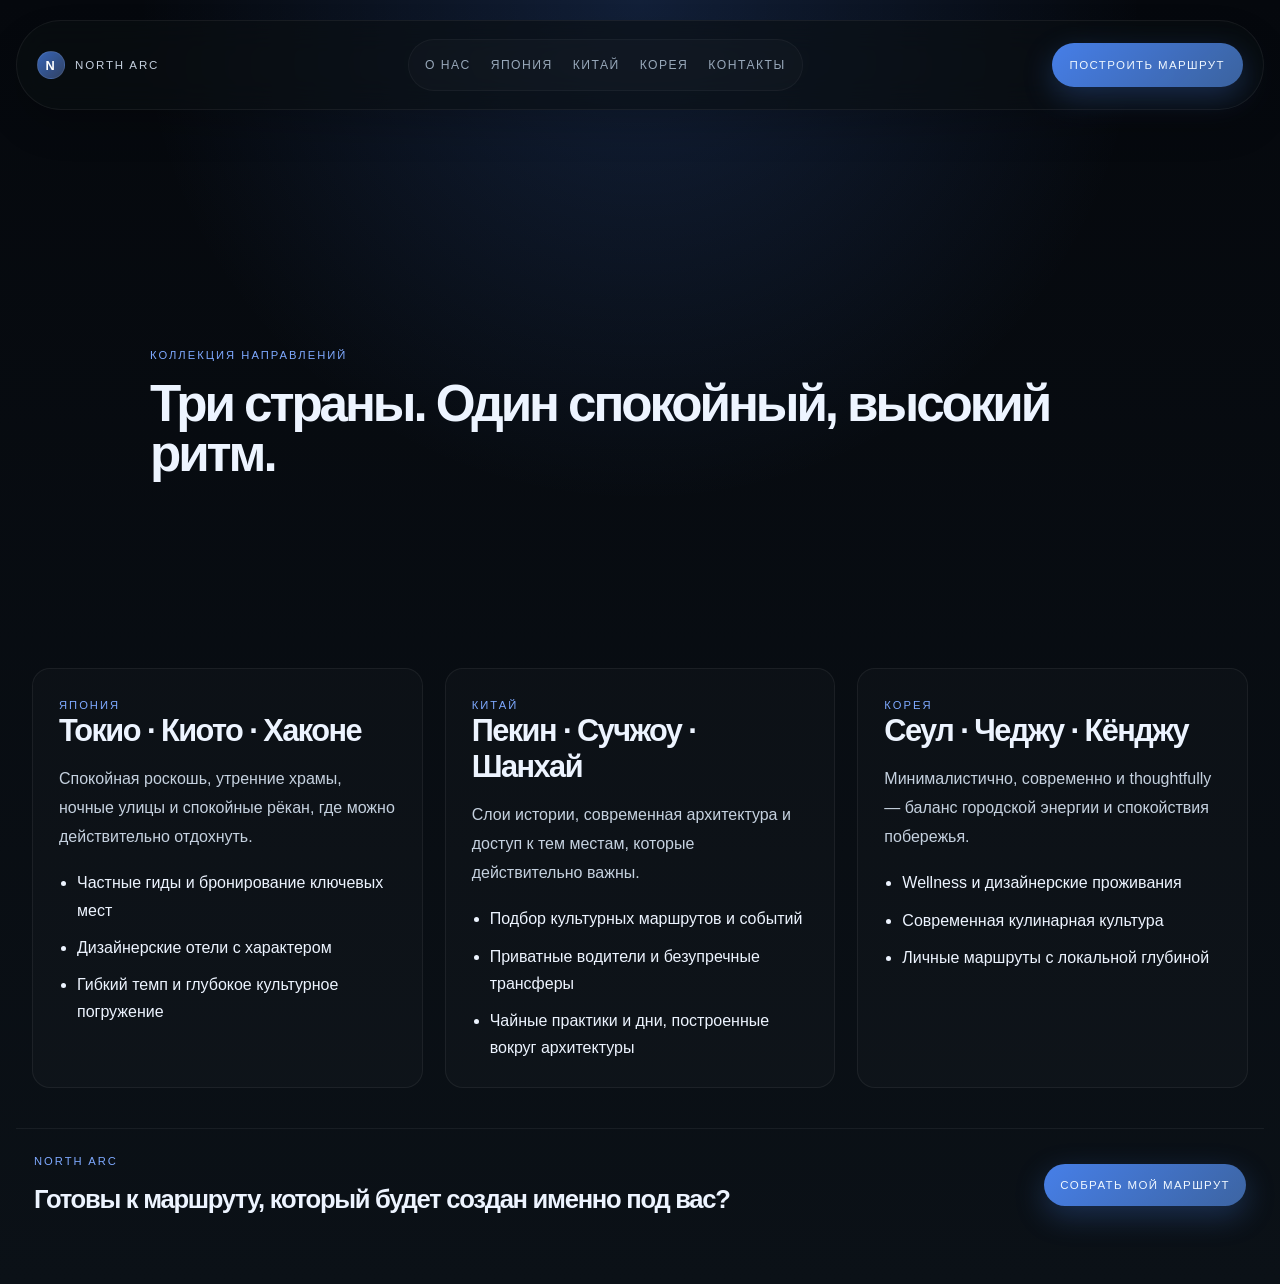
==== destinations.html @ 490ca690 "first commit" ====
<!DOCTYPE html>
<html lang="ru">
  <head>
    <meta charset="UTF-8" />
    <meta name="viewport" content="width=device-width, initial-scale=1.0" />
    <title>Направления — North Arc</title>
    <link rel="stylesheet" href="styles.css" />
  </head>
  <body>
    <div class="page-shell inner-page">
      <header class="site-header">
        <a class="brand" href="index.html" aria-label="North Arc home">
          <span class="brand-mark">N</span>
          <span>North Arc</span>
        </a>

        <nav class="main-nav" aria-label="Основная навигация">
          <a href="index.html#signature">О нас</a>
          <a href="#japan">Япония</a>
          <a href="#china">Китай</a>
          <a href="#korea">Корея</a>
          <a href="contact.html">Контакты</a>
        </nav>

        <a class="nav-cta" href="contact.html">Построить маршрут</a>
      </header>

      <main class="inner-main">
        <section class="page-hero compact-screen" id="top">
          <div class="page-copy">
            <p class="section-kicker">Коллекция направлений</p>
            <h1>Три страны. Один спокойный, высокий ритм.</h1>
          </div>
        </section>

        <section class="region-grid">
          <article class="region-card" id="japan">
            <span class="region-tag">Япония</span>
            <h2>Токио · Киото · Хаконе</h2>
            <p>Спокойная роскошь, утренние храмы, ночные улицы и спокойные рёкан, где можно действительно отдохнуть.</p>
            <ul>
              <li>Частные гиды и бронирование ключевых мест</li>
              <li>Дизайнерские отели с характером</li>
              <li>Гибкий темп и глубокое культурное погружение</li>
            </ul>
          </article>

          <article class="region-card" id="china">
            <span class="region-tag">Китай</span>
            <h2>Пекин · Сучжоу · Шанхай</h2>
            <p>Слои истории, современная архитектура и доступ к тем местам, которые действительно важны.</p>
            <ul>
              <li>Подбор культурных маршрутов и событий</li>
              <li>Приватные водители и безупречные трансферы</li>
              <li>Чайные практики и дни, построенные вокруг архитектуры</li>
            </ul>
          </article>

          <article class="region-card" id="korea">
            <span class="region-tag">Корея</span>
            <h2>Сеул · Чеджу · Кёнджу</h2>
            <p>Минималистично, современно и thoughtfully — баланс городской энергии и спокойствия побережья.</p>
            <ul>
              <li>Wellness и дизайнерские проживания</li>
              <li>Современная кулинарная культура</li>
              <li>Личные маршруты с локальной глубиной</li>
            </ul>
          </article>
        </section>
      </main>

      <footer class="site-footer simple-footer">
        <div>
          <p class="section-kicker">North Arc</p>
          <h3>Готовы к маршруту, который будет создан именно под вас?</h3>
        </div>
        <a href="contact.html" class="primary-btn small">Собрать мой маршрут</a>
      </footer>
    </div>

    <script src="script.js"></script>
  </body>
</html>
---- styles.css ----
:root {
  --bg: #07090d;
  --bg-soft: #0e1318;
  --panel: rgba(19, 25, 31, 0.82);
  --panel-strong: rgba(12, 16, 21, 0.92);
  --elevated: rgba(255, 255, 255, 0.04);
  --line: rgba(255, 255, 255, 0.08);
  --text: #edf4ff;
  --muted: #98a8ba;
  --muted-strong: #c5d1df;
  --accent: #4d8bff;
  --accent-strong: #7ea9ff;
  --shadow: 0 30px 80px rgba(6, 9, 16, 0.7);
  --radius: 26px;
  --radius-sm: 18px;
  --max: 1440px;
}

* {
  box-sizing: border-box;
}

html {
  scroll-behavior: smooth;
}

body {
  margin: 0;
  font-family: "Segoe UI", Inter, Helvetica, Arial, sans-serif;
  background:
    radial-gradient(circle at top, rgba(77, 139, 255, 0.18), transparent 35%),
    linear-gradient(180deg, #05080d 0%, #0b1117 100%);
  color: var(--text);
  overflow-x: hidden;
}

body::-webkit-scrollbar {
  width: 0;
  height: 0;
}

a {
  color: inherit;
  text-decoration: none;
}

img {
  max-width: 100%;
  display: block;
}

button,
input,
textarea {
  font: inherit;
}

.page-shell {
  width: 100%;
  min-height: 100vh;
  background: transparent;
}

.site-header {
  position: sticky;
  top: 0;
  z-index: 40;
  width: min(var(--max), calc(100% - 32px));
  margin: 22px auto 0;
  padding: 18px 20px;
  display: flex;
  align-items: center;
  justify-content: space-between;
  gap: 18px;
  background: rgba(11, 15, 19, 0.62);
  border: 1px solid rgba(255, 255, 255, 0.06);
  backdrop-filter: blur(16px);
  border-radius: 999px;
  box-shadow: 0 18px 35px rgba(0, 0, 0, 0.18);
}

.header-hero {
  position: absolute;
  top: 0;
  left: 50%;
  transform: translateX(-50%);
  margin-top: 18px;
}

.brand {
  display: inline-flex;
  align-items: center;
  gap: 10px;
  letter-spacing: 0.16em;
  text-transform: uppercase;
  font-size: 0.72rem;
  color: var(--muted-strong);
}

.brand-mark {
  width: 28px;
  height: 28px;
  display: grid;
  place-items: center;
  border-radius: 50%;
  background: linear-gradient(135deg, rgba(77, 139, 255, 0.7), rgba(126, 169, 255, 0.35));
  border: 1px solid rgba(255, 255, 255, 0.08);
  font-size: 0.8rem;
  color: white;
  font-weight: 700;
}

.main-nav {
  display: inline-flex;
  align-items: center;
  justify-content: center;
  gap: 20px;
  padding: 10px 16px;
  background: rgba(255, 255, 255, 0.02);
  border-radius: 999px;
  border: 1px solid rgba(255, 255, 255, 0.04);
}

.main-nav a {
  position: relative;
  padding: 8px 0;
  font-size: 0.76rem;
  letter-spacing: 0.12em;
  text-transform: uppercase;
  color: var(--muted);
  transition: color 0.25s ease;
}

.main-nav a::after {
  content: "";
  position: absolute;
  left: 0;
  bottom: -2px;
  width: 100%;
  height: 1px;
  background: linear-gradient(90deg, transparent, var(--accent), transparent);
  transform: scaleX(0);
  transform-origin: center;
  transition: transform 0.28s ease;
}

.main-nav a:hover,
.main-nav a:focus-visible {
  color: var(--text);
}

.main-nav a:hover::after,
.main-nav a:focus-visible::after {
  transform: scaleX(1);
}

.nav-cta,
.primary-btn,
.secondary-btn {
  display: inline-flex;
  align-items: center;
  justify-content: center;
  min-height: 44px;
  padding: 0 18px;
  border-radius: 999px;
  font-size: 0.72rem;
  letter-spacing: 0.12em;
  text-transform: uppercase;
  transition: transform 0.25s ease, box-shadow 0.25s ease, border-color 0.25s ease;
}

.nav-cta,
.primary-btn {
  background: linear-gradient(135deg, rgba(77, 139, 255, 0.9), rgba(94, 156, 255, 0.6));
  color: #eff7ff;
  box-shadow: 0 10px 30px rgba(77, 139, 255, 0.25);
}

.secondary-btn {
  border: 1px solid rgba(255, 255, 255, 0.1);
  background: rgba(255, 255, 255, 0.02);
  color: var(--text);
}

.nav-cta:hover,
.primary-btn:hover,
.secondary-btn:hover,
.nav-cta:focus-visible,
.primary-btn:focus-visible,
.secondary-btn:focus-visible {
  transform: translateY(-1px);
}

.hero {
  position: relative;
  width: 100vw;
  min-height: 100vh;
  padding: 118px 32px 36px;
  display: flex;
  flex-direction: column;
  justify-content: space-between;
  overflow: hidden;
  border: none;
}

.hero-bg {
  position: absolute;
  inset: 0;
  background:
    linear-gradient(135deg, rgba(3, 7, 12, 0.42), rgba(8, 12, 18, 0.8)),
    url("./assets/hero.jpg") center/cover no-repeat;
}

.orb {
  position: absolute;
  border-radius: 50%;
  filter: blur(10px);
  opacity: 0.65;
}

.orb-one {
  width: 460px;
  height: 460px;
  right: 8%;
  top: 14%;
  background: radial-gradient(circle, rgba(77, 139, 255, 0.42), transparent 70%);
}

.orb-two {
  width: 320px;
  height: 320px;
  left: 10%;
  bottom: 8%;
  background: radial-gradient(circle, rgba(255, 255, 255, 0.12), transparent 70%);
}

.grain {
  position: absolute;
  inset: 0;
  background-image: linear-gradient(rgba(255,255,255,0.03) 1px, transparent 1px), linear-gradient(90deg, rgba(255,255,255,0.02) 1px, transparent 1px);
  background-size: 18px 18px;
  mask-image: radial-gradient(circle at center, black 40%, transparent 100%);
  opacity: 0.18;
}

.hero-topline,
.hero-content,
.hero-footer {
  position: relative;
  z-index: 1;
  width: min(var(--max), 100%);
  margin-inline: auto;
}

.hero-topline {
  display: inline-flex;
  align-items: center;
  gap: 10px;
  font-size: 0.7rem;
  letter-spacing: 0.18em;
  text-transform: uppercase;
  color: rgba(237, 244, 255, 0.86);
  margin-top: 18px;
}

.dot {
  color: var(--accent-strong);
}

.hero-content {
  display: grid;
  grid-template-columns: 1.3fr 0.7fr;
  align-items: end;
  gap: 40px;
  min-height: 52vh;
}

.hero-copy {
  max-width: 760px;
}

.eyebrow,
.section-kicker,
.region-tag {
  margin: 0 0 18px;
  font-size: 0.7rem;
  letter-spacing: 0.18em;
  text-transform: uppercase;
  color: var(--accent-strong);
}

.hero-copy h1 {
  margin: 0;
  font-size: clamp(3.5rem, 7vw, 8rem);
  line-height: 0.92;
  letter-spacing: -0.065em;
  font-weight: 700;
}

.hero-copy h1 span {
  color: var(--accent-strong);
}

.lead {
  max-width: 640px;
  margin-top: 22px;
  margin-bottom: 30px;
  color: rgba(237, 244, 255, 0.8);
  font-size: clamp(1rem, 1.3vw, 1.24rem);
  line-height: 1.8;
}

.hero-actions {
  display: flex;
  flex-wrap: wrap;
  gap: 14px;
}

.hero-card {
  padding: 22px 22px 12px;
  border-radius: var(--radius);
  background: rgba(12, 16, 21, 0.58);
  border: 1px solid rgba(255, 255, 255, 0.08);
  box-shadow: var(--shadow);
  backdrop-filter: blur(10px);
}

.card-header {
  display: flex;
  align-items: center;
  justify-content: space-between;
  gap: 12px;
  padding-bottom: 18px;
  font-size: 0.72rem;
  letter-spacing: 0.12em;
  text-transform: uppercase;
  color: var(--muted);
}

.chip {
  display: inline-block;
  padding: 7px 10px;
  border-radius: 999px;
  background: rgba(77, 139, 255, 0.18);
  color: var(--accent-strong);
}

.route-list {
  display: grid;
  gap: 16px;
}

.route-list div {
  display: flex;
  align-items: center;
  justify-content: space-between;
  gap: 12px;
  padding: 16px 0;
  border-top: 1px solid rgba(255, 255, 255, 0.06);
}

.route-list small {
  color: var(--muted);
  font-size: 0.74rem;
  letter-spacing: 0.12em;
  text-transform: uppercase;
}

.route-list strong {
  font-size: 0.9rem;
  font-weight: 600;
}

.hero-footer {
  display: grid;
  grid-template-columns: repeat(3, minmax(0, 1fr));
  gap: 12px;
  width: min(var(--max), calc(100% - 32px));
  border-top: 1px solid rgba(255, 255, 255, 0.08);
  padding-top: 18px;
}

.hero-footer div {
  display: flex;
  flex-direction: column;
  gap: 8px;
}

.value {
  font-size: clamp(1.6rem, 2vw, 2.4rem);
  letter-spacing: -0.06em;
  font-weight: 700;
}

.label {
  color: var(--muted);
  font-size: 0.7rem;
  letter-spacing: 0.14em;
  text-transform: uppercase;
}

.section {
  width: min(var(--max), calc(100% - 32px));
  margin: 0 auto;
  padding: 80px 0;
}

.intro-panel {
  min-height: 100vh;
  display: flex;
  flex-direction: column;
  justify-content: center;
}

.panel-grid {
  display: grid;
  grid-template-columns: 1.3fr 0.7fr;
  gap: 32px;
  align-items: end;
}

.intro-copy h2,
.section-head h2,
.craft-copy h2,
.page-copy h1 {
  margin: 0;
  font-size: clamp(2.3rem, 4vw, 4.5rem);
  font-weight: 600;
  letter-spacing: -0.06em;
  line-height: 0.98;
}

.intro-text p {
  margin: 0;
  color: var(--muted-strong);
  font-size: 1.08rem;
  line-height: 1.9;
}

.destinations {
  min-height: 100vh;
  display: flex;
  flex-direction: column;
  justify-content: center;
}

.section-head {
  display: flex;
  align-items: end;
  justify-content: space-between;
  gap: 20px;
  margin-bottom: 30px;
}

.text-link {
  color: var(--text);
  font-size: 0.72rem;
  letter-spacing: 0.14em;
  text-transform: uppercase;
}

.destination-grid {
  display: grid;
  grid-template-columns: repeat(3, minmax(0, 1fr));
  gap: 20px;
}

.destination-card {
  position: relative;
  min-height: 420px;
  padding: 24px;
  display: flex;
  flex-direction: column;
  justify-content: flex-end;
  background: linear-gradient(180deg, rgba(9, 12, 16, 0.12), rgba(8, 12, 18, 0.86));
  border: 1px solid rgba(255, 255, 255, 0.06);
  overflow: hidden;
  transition: transform 0.3s ease, border-color 0.3s ease;
}

.destination-card::before {
  content: "";
  position: absolute;
  inset: 0;
  opacity: 0.9;
  z-index: 0;
  background-size: cover;
  background-position: center;
  background-repeat: no-repeat;
}

.destination-card::after {
  content: "";
  position: absolute;
  inset: 0;
  background: linear-gradient(180deg, rgba(6, 10, 16, 0.15), rgba(6, 10, 16, 0.88));
}

.destination-card > * {
  position: relative;
  z-index: 1;
}

.destination-card:hover {
  transform: translateY(-4px);
  border-color: rgba(77, 139, 255, 0.4);
}

.destination-card.japan::before {
  background-image:
    linear-gradient(135deg, rgba(11, 16, 22, 0.16), rgba(7, 10, 15, 0.86)),
    url("./assets/japan.jpg");
}

.destination-card.china::before {
  background-image:
    linear-gradient(135deg, rgba(11, 16, 22, 0.2), rgba(7, 10, 15, 0.84)),
    url("./assets/china.jpg");
}

.destination-card.korea::before {
  background-image:
    linear-gradient(135deg, rgba(11, 16, 22, 0.18), rgba(7, 10, 15, 0.85)),
    url("./assets/korea.jpg");
}

.country {
  display: inline-block;
  margin-bottom: 16px;
  font-size: 0.72rem;
  letter-spacing: 0.14em;
  text-transform: uppercase;
  color: var(--accent-strong);
}

.destination-card h3 {
  margin: 0 0 12px;
  font-size: clamp(1.8rem, 2.3vw, 2.5rem);
  line-height: 1.1;
  letter-spacing: -0.04em;
}

.destination-card p {
  margin: 0;
  max-width: 30ch;
  color: rgba(237, 244, 255, 0.8);
  line-height: 1.8;
}

.craft {
  min-height: 100vh;
  display: grid;
  place-items: center;
}

.craft-layout {
  display: grid;
  grid-template-columns: 0.9fr 1.1fr;
  gap: 30px;
  align-items: center;
}

.frame-visual {
  position: relative;
  display: grid;
  place-items: center;
  min-height: 440px;
  background: linear-gradient(135deg, rgba(255, 255, 255, 0.04), rgba(255, 255, 255, 0.01));
  border: 1px solid rgba(255, 255, 255, 0.04);
  border-radius: 32px;
  overflow: hidden;
}

.frame-visual::before {
  content: "";
  position: absolute;
  inset: 12px;
  border: 1px solid rgba(255, 255, 255, 0.06);
  border-radius: 24px;
}

.tag {
  position: absolute;
  top: 26px;
  left: 26px;
  font-size: 0.72rem;
  letter-spacing: 0.14em;
  text-transform: uppercase;
  color: var(--accent-strong);
}

.visual-lines {
  width: 68%;
  height: 68%;
  border-radius: 28px;
  background:
    linear-gradient(135deg, rgba(77, 139, 255, 0.2), rgba(6, 8, 12, 0.2)),
    radial-gradient(circle at center, rgba(127, 169, 255, 0.28), transparent 60%);
  border: 1px solid rgba(77, 139, 255, 0.2);
  box-shadow: inset 0 0 60px rgba(77, 139, 255, 0.15);
}

.feature-list {
  margin: 30px 0 26px;
  padding: 0;
  list-style: none;
  display: grid;
  gap: 18px;
}

.feature-list li {
  position: relative;
  padding-left: 22px;
  color: var(--muted-strong);
  font-size: 1rem;
  line-height: 1.8;
}

.feature-list li::before {
  content: "";
  position: absolute;
  left: 0;
  top: 11px;
  width: 8px;
  height: 8px;
  border-radius: 50%;
  background: var(--accent);
  box-shadow: 0 0 18px rgba(77, 139, 255, 0.7);
}

.small {
  min-height: 42px;
  padding-inline: 16px;
}

.journal {
  min-height: 100vh;
  display: grid;
  place-items: center;
}

.quote-panel {
  margin-top: 18px;
  padding: 40px 28px;
  border: 1px solid rgba(255, 255, 255, 0.07);
  background: rgba(255, 255, 255, 0.02);
  border-radius: 28px;
  max-width: 960px;
}

.quote-panel p {
  margin: 0;
  font-size: clamp(1.8rem, 3vw, 3rem);
  letter-spacing: -0.05em;
  line-height: 1.2;
  color: rgba(237, 244, 255, 0.9);
}

.packages,
.testimonials,
.faq {
  min-height: auto;
}

.pricing-grid,
.testimonial-grid,
.faq-grid {
  display: grid;
  grid-template-columns: repeat(3, minmax(0, 1fr));
  gap: 22px;
}

.price-card,
.review-card,
.faq-item {
  position: relative;
  background: rgba(255, 255, 255, 0.02);
  border: 1px solid rgba(255, 255, 255, 0.08);
  border-radius: 24px;
  padding: 26px 24px;
  box-shadow: 0 12px 30px rgba(0, 0, 0, 0.12);
}

.price-card.featured {
  border-color: rgba(77, 139, 255, 0.45);
  background: linear-gradient(180deg, rgba(77, 139, 255, 0.08), rgba(255, 255, 255, 0.02));
  transform: translateY(-6px);
}

.plan {
  display: inline-block;
  margin-bottom: 18px;
  font-size: 0.68rem;
  letter-spacing: 0.14em;
  text-transform: uppercase;
  color: var(--accent-strong);
}

.price-card h3,
.faq-item h3 {
  margin: 0 0 16px;
  font-size: clamp(1.7rem, 2vw, 2.2rem);
  letter-spacing: -0.05em;
}

.price {
  margin-bottom: 18px;
  font-size: clamp(1.55rem, 2vw, 2.2rem);
  font-weight: 700;
  letter-spacing: -0.05em;
  color: var(--text);
}

.price-card ul {
  list-style: none;
  padding: 0;
  margin: 0 0 22px;
  display: grid;
  gap: 10px;
  color: var(--muted-strong);
  line-height: 1.7;
}

.price-card li::before {
  content: "•";
  color: var(--accent-strong);
  margin-right: 10px;
}

.review-card p {
  margin: 0 0 22px;
  color: rgba(237, 244, 255, 0.86);
  line-height: 1.8;
  font-size: 1.04rem;
}

.review-meta {
  display: flex;
  flex-direction: column;
  gap: 6px;
  color: var(--muted);
  font-size: 0.7rem;
  letter-spacing: 0.12em;
  text-transform: uppercase;
}

.review-meta strong {
  font-size: 0.76rem;
  color: var(--text);
}

.faq-item p {
  margin: 0;
  color: var(--muted-strong);
  line-height: 1.8;
}

.site-footer {
  width: min(var(--max), calc(100% - 32px));
  margin: 0 auto 40px;
  padding: 26px 18px 30px;
  border-top: 1px solid rgba(255, 255, 255, 0.06);
  display: flex;
  align-items: center;
  justify-content: space-between;
  gap: 20px;
}

.site-footer h3 {
  margin: 0;
  font-size: clamp(1.4rem, 2vw, 2.4rem);
  letter-spacing: -0.05em;
}

.footer-actions {
  display: flex;
  align-items: center;
  gap: 18px;
}

.inner-page .site-header {
  position: sticky;
  top: 0;
  margin-top: 20px;
}

.inner-main {
  width: min(var(--max), calc(100% - 32px));
  margin: 0 auto;
}

.compact-screen {
  min-height: 62vh;
  display: grid;
  place-items: center;
  padding-top: 50px;
}

.page-copy {
  max-width: 980px;
}

.page-copy.narrow {
  max-width: 760px;
}

.region-grid,
.process-grid {
  width: min(var(--max), calc(100% - 32px));
  margin: 0 auto 30px;
  display: grid;
  grid-template-columns: repeat(3, minmax(0, 1fr));
  gap: 22px;
}

.region-card,
.process-item {
  padding: 26px;
  border: 1px solid rgba(255, 255, 255, 0.06);
  background: rgba(255, 255, 255, 0.02);
  border-radius: 18px;
}

.region-card h2,
.process-item h3 {
  margin: 0 0 16px;
  font-size: clamp(1.8rem, 2.4vw, 2.5rem);
  letter-spacing: -0.05em;
}

.region-card p,
.process-item p {
  margin: 0 0 18px;
  color: var(--muted-strong);
  line-height: 1.8;
}

.region-card ul {
  margin: 0;
  padding-left: 18px;
  display: grid;
  gap: 10px;
  color: var(--text);
  line-height: 1.7;
}

.process-item span {
  display: inline-block;
  margin-bottom: 18px;
  color: var(--accent-strong);
  font-size: 0.72rem;
  letter-spacing: 0.14em;
  text-transform: uppercase;
}

.contact-hero {
  min-height: 46vh;
}

.contact-panel {
  width: min(var(--max), calc(100% - 32px));
  margin: 0 auto 36px;
  padding: 28px;
  border: 1px solid rgba(255, 255, 255, 0.06);
  border-radius: 28px;
  background: rgba(255, 255, 255, 0.02);
}

.inquiry-form {
  display: grid;
  gap: 22px;
}

.field-row {
  display: grid;
  grid-template-columns: repeat(2, minmax(0, 1fr));
  gap: 20px;
}

label {
  display: grid;
  gap: 10px;
  color: var(--muted-strong);
  font-size: 0.7rem;
  letter-spacing: 0.12em;
  text-transform: uppercase;
}

input,
textarea {
  width: 100%;
  border: 1px solid rgba(255, 255, 255, 0.08);
  border-radius: 16px;
  background: rgba(10, 12, 16, 0.82);
  color: var(--text);
  padding: 16px 18px;
  resize: none;
}

input::placeholder,
textarea::placeholder {
  color: rgba(152, 168, 186, 0.8);
  letter-spacing: normal;
  text-transform: none;
}

.simple-footer {
  margin-top: 40px;
}

@media (max-width: 980px) {
  .site-header {
    width: min(var(--max), calc(100% - 22px));
    padding: 16px 16px;
    border-radius: 26px;
    flex-wrap: wrap;
    justify-content: center;
  }

  .main-nav {
    width: 100%;
    justify-content: space-between;
    flex-wrap: wrap;
    gap: 8px 20px;
  }

  .hero-content,
  .panel-grid,
  .craft-layout,
  .destination-grid,
  .region-grid,
  .process-grid,
  .pricing-grid,
  .testimonial-grid,
  .faq-grid,
  .field-row {
    grid-template-columns: 1fr;
  }

  .hero {
    padding-inline: 18px;
  }

  .hero-topline {
    flex-wrap: wrap;
    letter-spacing: 0.1em;
  }

  .hero-footer {
    grid-template-columns: 1fr;
  }

  .section,
  .site-footer,
  .inner-main,
  .contact-panel,
  .region-grid,
  .process-grid {
    width: min(var(--max), calc(100% - 22px));
  }

  .site-footer {
    flex-direction: column;
    align-items: flex-start;
  }
}

@media (max-width: 560px) {
  .hero-copy h1 {
    font-size: 3.2rem;
  }

  .main-nav a {
    font-size: 0.64rem;
    letter-spacing: 0.09em;
  }

  .brand {
    letter-spacing: 0.1em;
  }

  .nav-cta,
  .primary-btn,
  .secondary-btn {
    width: 100%;
  }

  .hero-actions {
    flex-direction: column;
  }

  .section-head {
    align-items: flex-start;
    flex-direction: column;
  }
}
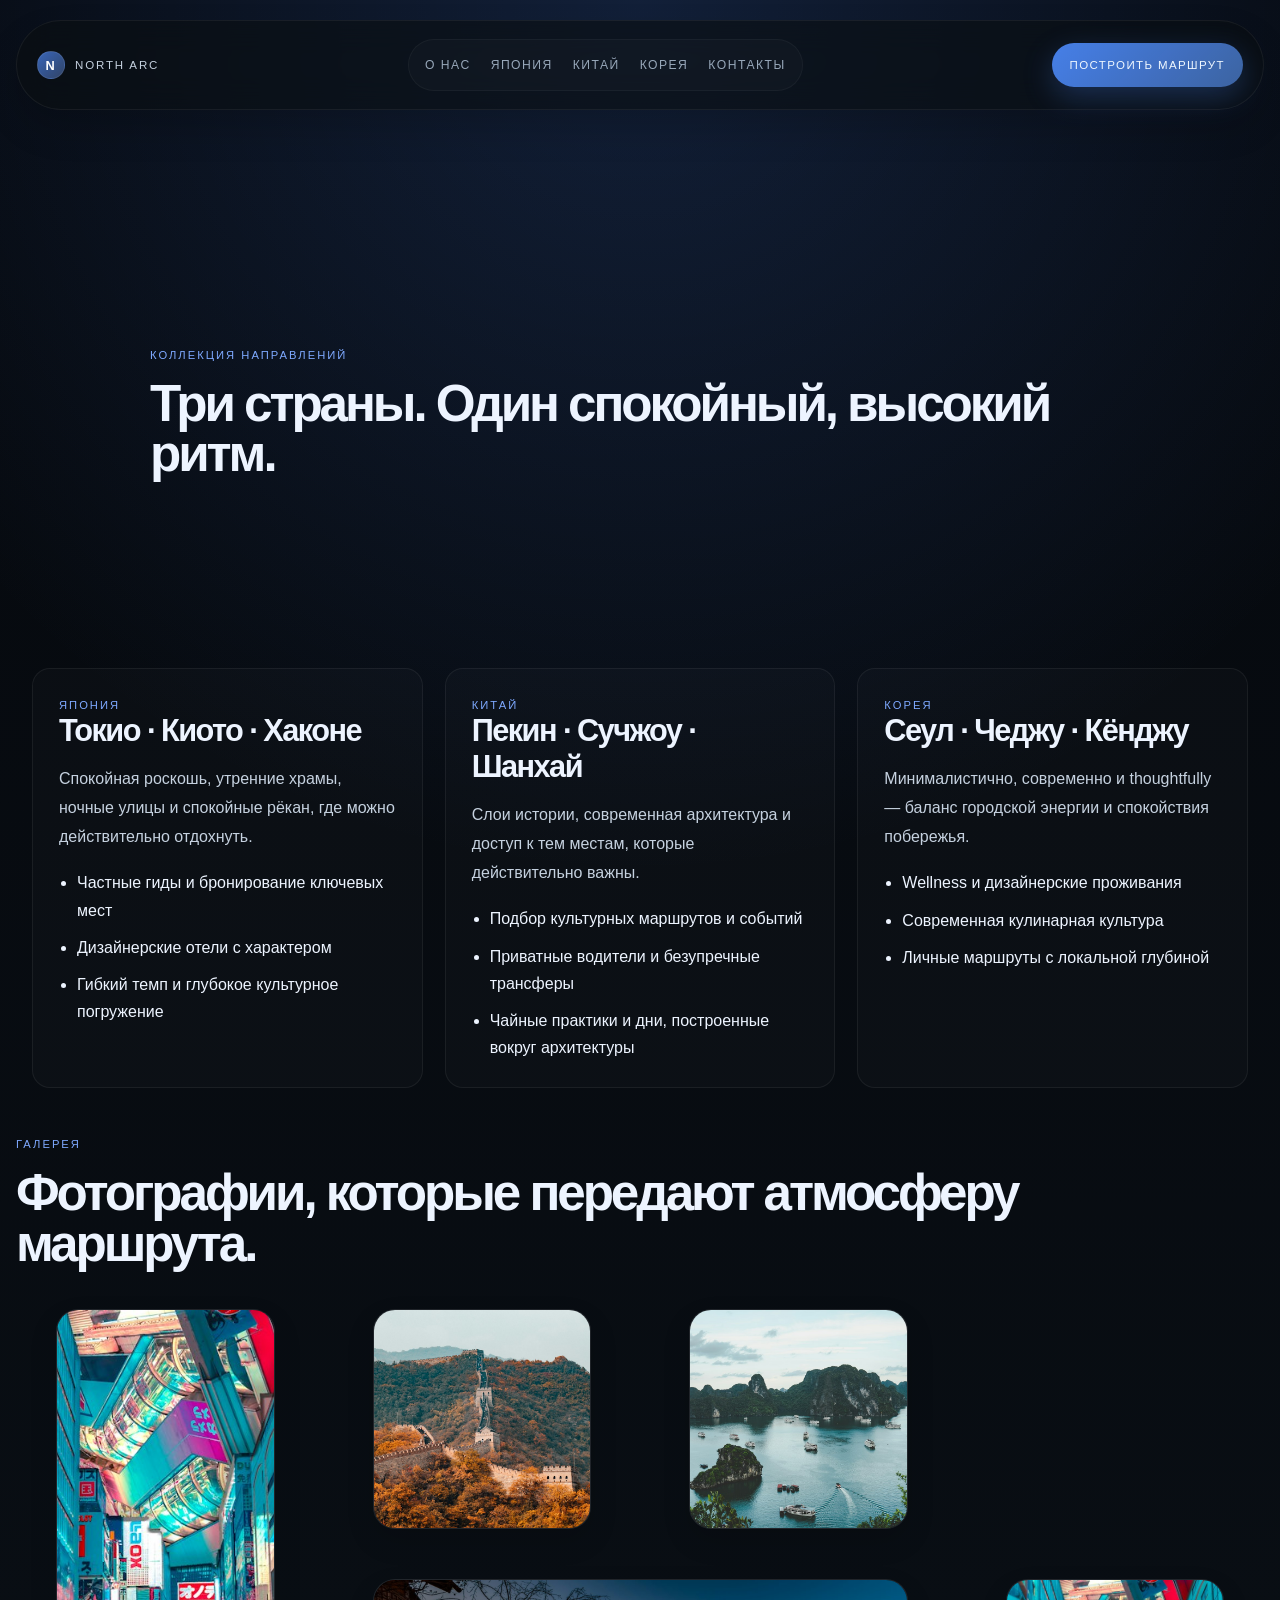
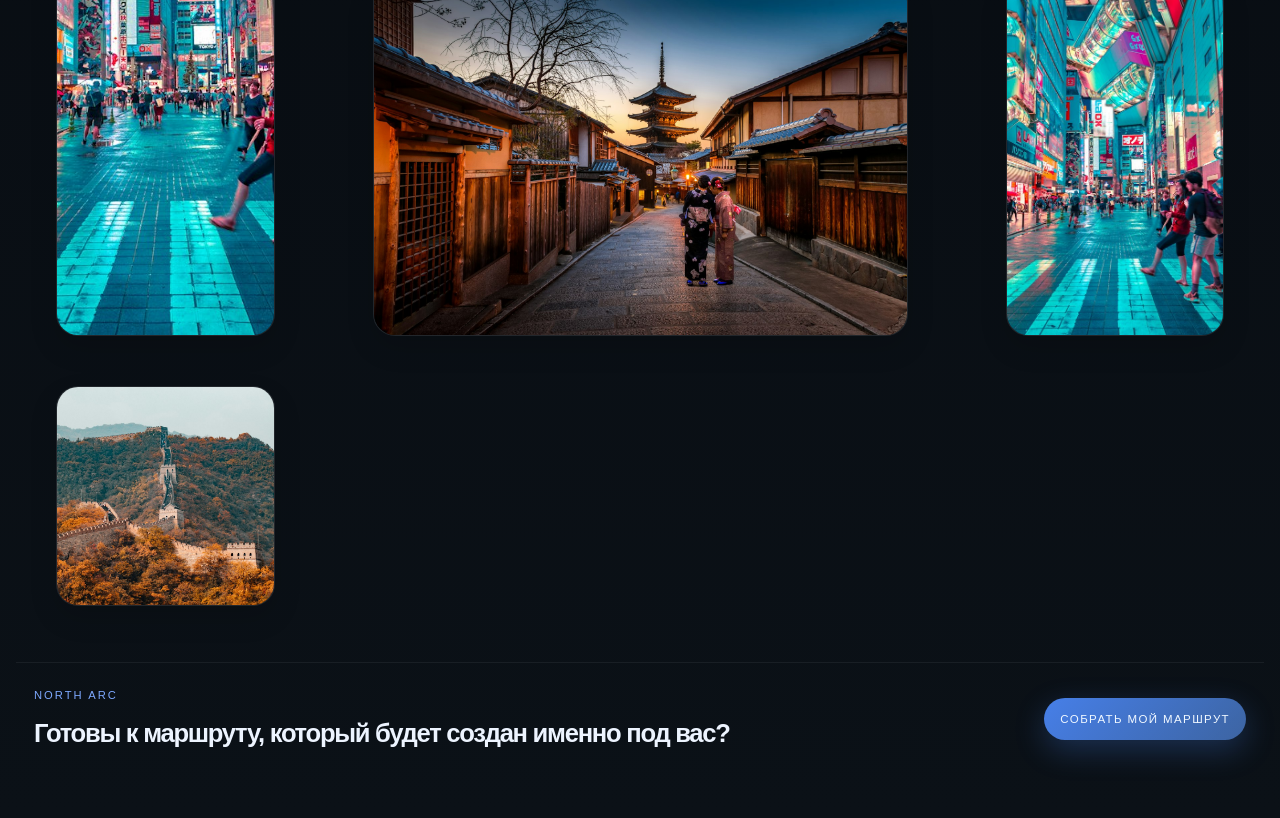
==== commit 5b070b15: "more photos" ====
--- a/destinations.html
+++ b/destinations.html
@@ -67,6 +67,36 @@
             </ul>
           </article>
         </section>
+
+        <section class="destination-gallery" aria-label="Галерея направлений">
+          <div class="section-head compact">
+            <div>
+              <p class="section-kicker">Галерея</p>
+              <h2>Фотографии, которые передают атмосферу маршрута.</h2>
+            </div>
+          </div>
+
+          <div class="photo-grid destinations-grid">
+            <figure class="photo-tile photo-tile-tall">
+              <img src="assets/japan.jpg" alt="Японский храм и горы" />
+            </figure>
+            <figure class="photo-tile">
+              <img src="assets/china.jpg" alt="Архитектура и улочки Китая" />
+            </figure>
+            <figure class="photo-tile">
+              <img src="assets/korea.jpg" alt="Пляж и море в Корее" />
+            </figure>
+            <figure class="photo-tile photo-tile-wide">
+              <img src="assets/hero.jpg" alt="Панорамный городский вид" />
+            </figure>
+            <figure class="photo-tile">
+              <img src="assets/japan.jpg" alt="Улицы Токио" />
+            </figure>
+            <figure class="photo-tile">
+              <img src="assets/china.jpg" alt="Современный городской пейзаж Китая" />
+            </figure>
+          </div>
+        </section>
       </main>
 
       <footer class="site-footer simple-footer">
--- a/styles.css
+++ b/styles.css
@@ -547,6 +547,56 @@
   line-height: 1.8;
 }
 
+.photo-story,
+.destination-gallery {
+  padding-top: 20px;
+}
+
+.photo-grid {
+  display: grid;
+  grid-template-columns: repeat(4, minmax(0, 1fr));
+  gap: 18px;
+}
+
+.photo-tile {
+  position: relative;
+  overflow: hidden;
+  min-height: 220px;
+  border-radius: 22px;
+  border: 1px solid rgba(255, 255, 255, 0.08);
+  background: rgba(255, 255, 255, 0.02);
+  box-shadow: 0 12px 28px rgba(0, 0, 0, 0.14);
+}
+
+.photo-tile img {
+  width: 100%;
+  height: 100%;
+  object-fit: cover;
+  transition: transform 0.4s ease, filter 0.4s ease;
+}
+
+.photo-tile:hover img {
+  transform: scale(1.04);
+  filter: saturate(1.1);
+}
+
+.photo-tile-tall {
+  grid-row: span 2;
+  min-height: 470px;
+}
+
+.photo-tile-wide {
+  grid-column: span 2;
+}
+
+.destinations-grid {
+  margin-top: 24px;
+}
+
+.compact {
+  margin-bottom: 20px;
+}
+
 .craft {
   min-height: 100vh;
   display: grid;
